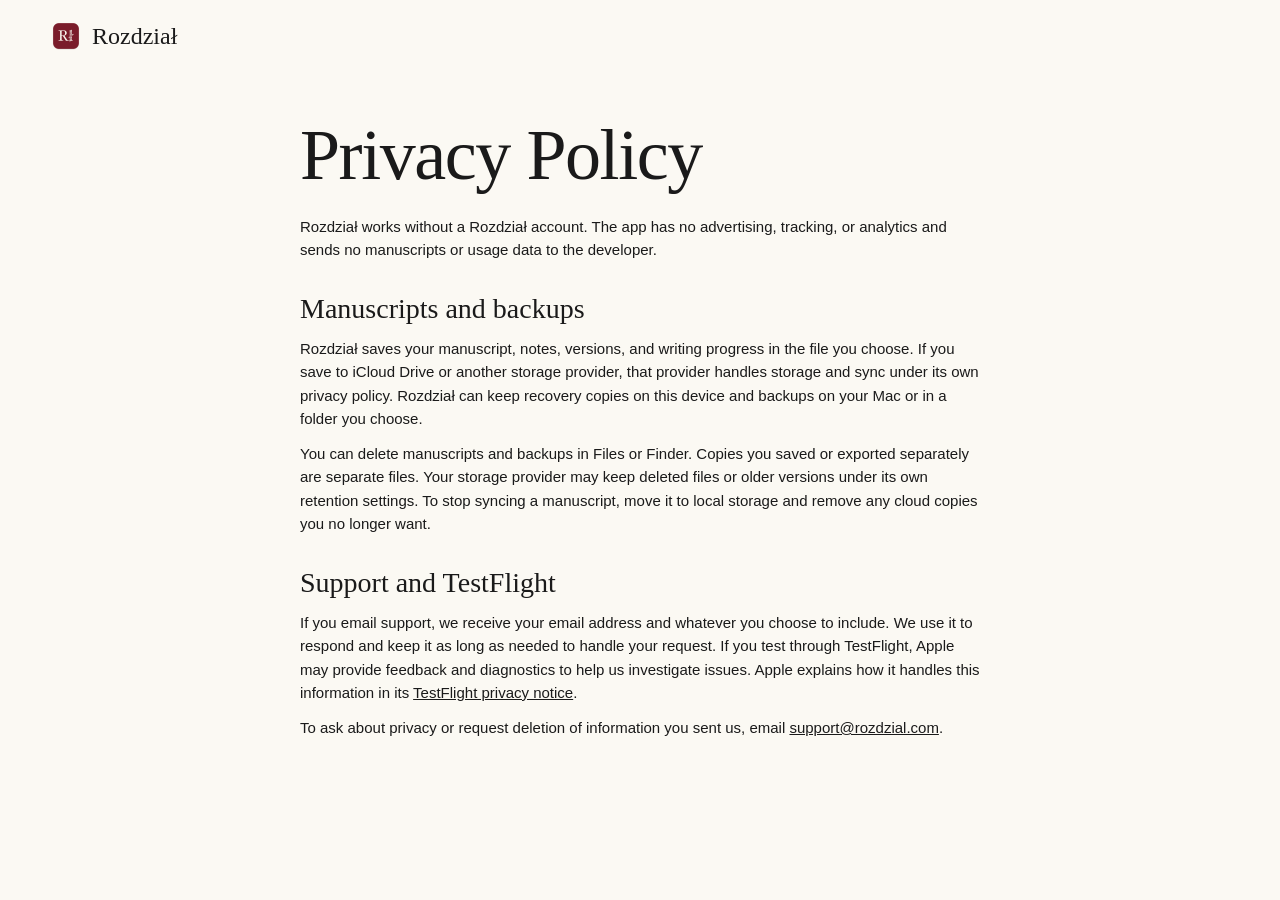
==== privacy/index.html @ b49af1fd "Publish the Rozdział app privacy policy" ====
<!doctype html>
<html lang="en">
<head>
  <meta charset="UTF-8">
  <meta name="viewport" content="width=device-width, initial-scale=1">
  <meta name="color-scheme" content="light dark">
  <title>Privacy Policy · Rozdział</title>
  <meta name="description" content="How the Rozdział writing app handles your manuscripts and personal information.">
  <link rel="icon" href="/assets/app-icon.png" type="image/png">
  <link rel="stylesheet" href="/styles.css">
</head>
<body>
  <header class="site-header wrap">
    <a class="brand" href="/"><img src="/assets/app-icon-512.png" alt="" width="32" height="32">Rozdział</a>
  </header>
  <main class="privacy wrap">
    <h1>Privacy Policy</h1>
    <p>Rozdział works without a Rozdział account. The app has no advertising, tracking, or analytics and sends no manuscripts or usage data to the developer.</p>
    <h2>Manuscripts and backups</h2>
    <p>Rozdział saves your manuscript, notes, versions, and writing progress in the file you choose. If you save to iCloud Drive or another storage provider, that provider handles storage and sync under its own privacy policy. Rozdział can keep recovery copies on this device and backups on your Mac or in a folder you choose.</p>
    <p>You can delete manuscripts and backups in Files or Finder. Copies you saved or exported separately are separate files. Your storage provider may keep deleted files or older versions under its own retention settings. To stop syncing a manuscript, move it to local storage and remove any cloud copies you no longer want.</p>
    <h2>Support and TestFlight</h2>
    <p>If you email support, we receive your email address and whatever you choose to include. We use it to respond and keep it as long as needed to handle your request. If you test through TestFlight, Apple may provide feedback and diagnostics to help us investigate issues. Apple explains how it handles this information in its <a href="https://images.apple.com/legal/privacy/data/en/test-flight/">TestFlight privacy notice</a>.</p>
    <p>To ask about privacy or request deletion of information you sent us, email <a href="mailto:support@rozdzial.com">support@rozdzial.com</a>.</p>
  </main>
</body>
</html>
---- styles.css ----
/* Rozdział site. Tokens mirror Rozdzial/Theme.swift: Swiss cream, maroon accent, serif titles, Helvetica Neue for everything else. */
:root {
  /* The site's own light: paler than the app's cream, so the preview window (which keeps the app's real palette) stands off the page. */
  --bg: #FBF9F3;
  --surface: #F3EEE2;
  --rule: #E2DBCB;
  --band: #ECE5D6;
  --ink: #1A1A1A;
  --ink-2: #69645A;
  --accent: #7A1F2B;
  --on-accent: #FAF7EF;
  --selected: rgba(122, 31, 43, .10);
  --hover: rgba(26, 26, 26, .04);
  --well: rgba(26, 26, 26, .04);
  --highlight: rgba(193, 154, 62, .28);
  --shadow: rgba(26, 26, 26, .08);
  --window-shadow: 0 1px 0 rgba(26,26,26,.04), 0 24px 60px -24px rgba(26,26,26,.28);

  --idea: #9C968A; --draft: #C19A3E; --revised: #4A6FA5; --done: #4F7A5A;
  --c0: #4A6FA5; --c1: #3F8A87; --c2: #7A8B4A; --c3: #C19A3E; --c4: #6E5E9E; --c5: #4F7A5A; --c6: #6B9AC4; --c7: #5E5A52;
  --l0: #FAF7EF; --l1: #000; --l2: #1B1916; --l3: #1B1916; --l4: #FAF7EF; --l5: #FAF7EF; --l6: #1B1916; --l7: #FAF7EF;

  --title: "Perpetua", "Hoefler Text", "Baskerville", "Libre Baskerville", Georgia, serif;
  --book: "Iowan Old Style", "Palatino", "Palatino Linotype", "Charter", Georgia, serif;
  --ui: "Helvetica Neue", Helvetica, Arial, sans-serif;

  --s1: 4px; --s2: 8px; --s3: 12px; --s4: 16px; --s5: 24px; --s6: 32px; --s7: 48px; --s8: 64px; --s9: 96px;
  --r-s: 6px; --r-m: 10px; --r-l: 14px;
  color-scheme: light dark;
}
/* Inside the window: the app's light tokens, exactly as Theme.swift has them. */
.window { --bg: #F4EFE3; --surface: #FAF7EF; --rule: #E2DBCB; --ink: #1A1A1A; --ink-2: #69645A; --accent: #7A1F2B; --well: rgba(26, 26, 26, .04); }
@media (prefers-color-scheme: dark) {
  /* The site's own dark: a step lighter than the app's, so the preview window (which keeps the app's real dark palette) sits on it with contrast. */
  :root {
    --bg: #2E2A25; --surface: #37332D; --band: #37332D; --rule: #4A443C; --ink: #EEE8DB; --ink-2: #B3AC9F;
    --accent: #D98A94; --on-accent: #1B1916;
    --selected: rgba(212, 122, 133, .16); --hover: rgba(236, 230, 217, .05); --well: rgba(236, 230, 217, .05);
    --highlight: rgba(205, 169, 90, .26); --shadow: rgba(0,0,0,.3);
    --window-shadow: 0 0 0 1px #1F1C19, 0 28px 70px -24px rgba(0,0,0,.6);
    --idea: #8A857A; --draft: #CDA95A; --revised: #7B98C4; --done: #74A080;
    --c0: #7B98C4; --c1: #5FA39F; --c2: #97A866; --c3: #CDA95A; --c4: #9486C0; --c5: #74A080; --c6: #86AED3; --c7: #8F8A80;
    --l0: #1B1916; --l1: #1B1916; --l4: #1B1916; --l5: #1B1916; --l7: #1B1916;
  }
  /* Inside the window: the app's dark tokens, exactly as Theme.swift has them. */
  .window {
    --bg: #1B1916; --surface: #26231F; --rule: #3A352F; --ink: #ECE6D9; --ink-2: #A8A194; --accent: #D47A85;
    --well: rgba(236, 230, 217, .04);
    border-color: #1F1C19;
  }
  .views { background: rgba(0,0,0,.18); }
  .views button[aria-selected="true"] { background: #4A443C; }
}

*, *::before, *::after { box-sizing: border-box; }
html { -webkit-text-size-adjust: 100%; scroll-padding-top: var(--s5); }
@media (prefers-reduced-motion: no-preference) { html { scroll-behavior: smooth; } }
h1, h2, .page-title, .column h4, .card h5, .sb-novel, .brand { font-variant-numeric: lining-nums; }
body { margin: 0; background: var(--bg); color: var(--ink); font: 15px/1.55 var(--ui); -webkit-font-smoothing: antialiased; }
h1, h2, h3, h4, p, dl, dd, figure { margin: 0; }
a { color: inherit; }
img { display: block; max-width: 100%; height: auto; }
button { font: inherit; color: inherit; background: none; border: 0; padding: 0; cursor: pointer; }
:focus-visible { outline: 2px solid var(--accent); outline-offset: 2px; border-radius: 2px; }
code { font: 0.92em ui-monospace, "SF Mono", Menlo, monospace; }
cite { font-style: italic; }
.wrap { width: min(1180px, 100% - 48px); margin-inline: auto; }
.skip-link { position: absolute; left: var(--s4); top: -60px; background: var(--accent); color: var(--on-accent); padding: var(--s2) var(--s3); border-radius: var(--r-s); z-index: 10; }
.skip-link:focus { top: var(--s4); }
.muted { color: var(--ink-2); }
.small { font-size: 12px; }
.serif { font-family: var(--title); }

/* The app's SectionLabel: 11pt medium, uppercase, tracked, secondary ink. */
.label, .sb-label { font-family: var(--ui); line-height: 1.4; font-size: 11px; font-weight: 500; letter-spacing: .08em; text-transform: uppercase; color: var(--ink-2); }

/* Header */
.site-header { display: flex; align-items: center; justify-content: space-between; height: 72px; }
.brand { display: inline-flex; align-items: center; gap: 10px; text-decoration: none; font-family: var(--title); font-size: 24px; line-height: 1; }
.brand img { width: 32px; height: 32px; border-radius: 7px; }
.site-header nav { display: flex; gap: var(--s5); font-size: 13px; }
.site-header nav a { text-decoration: none; color: var(--ink-2); }
.site-header nav a:hover { color: var(--ink); }

/* Hero */
.hero {
  display: grid;
  grid-template:
    "title art" auto
    "lede  ." auto
    / minmax(0, 1.8fr) minmax(0, 1fr);
  align-items: center;
  gap: var(--s5) clamp(24px, 5vw, 64px);
  padding: 88px 0 var(--s8);
}
.hero h1 { grid-area: title; margin: 0; }
.hero .lede { grid-area: lede; }
.hero-art {
  grid-area: art;
  /* Center on the headline without letting the icon set the row height. */
  block-size: 0;
  display: flex;
  align-items: center;
  justify-content: center;
}
.hero-icon { width: min(100%, 352px); }
.dot { width: 6px; height: 6px; border-radius: 50%; background: var(--accent); }
h1 { font-family: var(--title); font-weight: 400; font-size: clamp(44px, 6.4vw, 76px); line-height: 1.02; letter-spacing: -.01em; margin-bottom: var(--s5); }
.lede { font-size: 19px; line-height: 1.5; color: var(--ink-2); max-width: 36em; }
.name-note { margin-top: var(--s5); font-size: 13px; color: var(--ink-2); }
.name-note span, .name-note strong { color: var(--ink); font-weight: 500; }

/* Preview */
.preview { padding-bottom: var(--s9); }
.preview-bar { display: flex; align-items: center; justify-content: space-between; gap: var(--s4); margin-bottom: var(--s3); }
.views { display: inline-flex; padding: 2px; border-radius: 8px; background: var(--well); border: 1px solid var(--rule); }
.views button { font-size: 13px; padding: 5px 14px; border-radius: var(--r-s); color: var(--ink-2); }
.views button[aria-selected="true"] { background: var(--surface); color: var(--ink); box-shadow: 0 1px 2px var(--shadow); }
.views button:hover { color: var(--ink); }

.window { background: var(--bg); border: 1px solid var(--rule); border-radius: 12px; overflow: hidden; box-shadow: var(--window-shadow); }
.titlebar { position: relative; height: 40px; display: flex; align-items: center; padding: 0 var(--s4); gap: var(--s5); }
.lights { display: flex; gap: 8px; }
.lights i { width: 12px; height: 12px; border-radius: 50%; background: #E0443E; box-shadow: inset 0 0 0 .5px rgba(0,0,0,.18); }
.lights i:nth-child(2) { background: #DEA123; } .lights i:nth-child(3) { background: #1AAB29; }
.tb-icons { display: flex; gap: var(--s4); margin-left: var(--s2); }
.titlebar svg { width: 15px; height: 15px; fill: none; stroke: var(--ink-2); stroke-width: 1.4; stroke-linecap: round; stroke-linejoin: round; }
.tb-more { margin-left: auto; display: flex; }
.tb-more svg { fill: var(--ink-2); stroke: none; }
.win-body { display: grid; grid-template-columns: 256px minmax(0, 1fr); height: 640px; }

/* Sidebar: a floating panel with an 8pt gutter. */
.sidebar { padding: 0 8px 8px; min-height: 0; }
.sb-panel { height: 100%; overflow: auto; background: var(--surface); border-radius: var(--r-m); padding: var(--s3) var(--s2); font-size: 13px; }
.sb-novel { display: flex; align-items: center; justify-content: space-between; gap: var(--s2); padding: 2px var(--s2) var(--s3); font-size: 17px; line-height: 1.2; }
.sb-search { display: flex; align-items: center; gap: var(--s2); margin: 0 var(--s1) var(--s4); padding: 5px var(--s2); border-radius: var(--r-s); background: var(--well); border: 1px solid var(--rule); color: var(--ink-2); font-size: 12px; }
.sb-search svg { width: 13px; height: 13px; fill: none; stroke: currentColor; stroke-width: 1.5; stroke-linecap: round; }
.sb-search kbd { margin-left: auto; font: inherit; font-size: 11px; }
.sb-panel .sb-label { padding: var(--s3) var(--s2) var(--s1); }
.sb-row { display: flex; align-items: center; gap: 6px; width: 100%; height: 28px; padding: 0 var(--s2); border-radius: var(--r-s); text-align: left; white-space: nowrap; overflow: hidden; }
.sb-row .num, .column h4 .num, .rail .num { color: var(--ink-2); font-variant-numeric: tabular-nums; min-width: 1ch; }
.sb-scene { padding-left: 30px; }
.sb-scene span:first-child { overflow: hidden; text-overflow: ellipsis; }
.sb-scene:hover { background: var(--hover); }
.sb-scene[aria-current="true"] { background: var(--selected); }
.sb-scene .sdot { margin-left: auto; flex: none; }
.count { margin-left: auto; color: var(--ink-2); font-size: 12px; font-variant-numeric: tabular-nums; }
.sb-progress { margin-top: var(--s2); }
.ring { width: 13px; height: 13px; border-radius: 50%; border: 2px solid var(--rule); }
.chev { width: 12px; height: 12px; flex: none; display: inline-grid; place-items: center; color: var(--ink-2); }
.chev::before { content: ""; width: 5px; height: 5px; border: solid currentColor; border-width: 0 1.3px 1.3px 0; transform: rotate(-45deg); }
.chev.open::before { transform: translateY(-1.5px) rotate(45deg); }
.sdot, .status i { width: 7px; height: 7px; border-radius: 50%; background: var(--done); display: inline-block; }

/* Page column */
.page-col { min-width: 0; min-height: 0; display: flex; flex-direction: column; }
.view { flex: 1; min-height: 0; display: flex; flex-direction: column; }
.view[hidden] { display: none; }
.scroll { flex: 1; min-height: 0; overflow: auto; overscroll-behavior: contain; }
.crumb { height: 36px; flex: none; display: flex; align-items: center; gap: 6px; padding: 0 var(--s6); font-size: 13px; color: var(--ink-2); white-space: nowrap; overflow: hidden; }
.crumb b { font-weight: 400; color: var(--ink); }
.scene-wrap { display: grid; grid-template-columns: minmax(0, 1fr) 232px; gap: var(--s6); padding: var(--s3) var(--s6) var(--s7); }
.page { max-width: 640px; }
.page-title { font-family: var(--title); font-weight: 400; font-size: 36px; line-height: 1.1; margin-bottom: var(--s4); }
.props { display: grid; gap: 6px; font-size: 13px; margin-bottom: var(--s6); padding-bottom: var(--s4); border-bottom: 1px solid var(--rule); }
.props > div { display: grid; grid-template-columns: 92px minmax(0, 1fr); align-items: baseline; gap: var(--s3); }
.props dt { color: var(--ink-2); }
.status { display: inline-flex; align-items: center; gap: 6px; }
.chips { display: flex; flex-wrap: wrap; gap: 6px; }
.chip { display: inline-flex; align-items: center; gap: 6px; height: 22px; padding: 0 9px 0 3px; border-radius: 999px; background: var(--well); border: 1px solid var(--rule); font-size: 12px; white-space: nowrap; }
.chip.tag { padding-left: 8px; }
.chip.tag::before { content: ""; width: 8px; height: 8px; border-radius: 50%; background: var(--sw); }
.avatar { width: 16px; height: 16px; border-radius: 50%; display: inline-grid; place-items: center; font-size: 8.5px; font-weight: 600; background: var(--sw); color: var(--sl); }

/* Manuscript text: Iowan Old Style 17, 1.45 line height, 1.5em first-line indent, no paragraph space. */
.manuscript, .book { font-family: var(--book); font-size: 17px; line-height: 1.45; }
.manuscript p, .book p { text-indent: 1.5em; }
mark { background: var(--highlight); color: inherit; border-radius: 2px; padding: 1px 0; cursor: pointer; }
mark.active { box-shadow: 0 2px 0 var(--draft); }

.inspector { font-size: 13px; display: grid; align-content: start; gap: var(--s5); padding-top: 6px; }
.inspector .sb-label { margin-bottom: var(--s2); }
.comment { display: block; width: 100%; text-align: left; background: var(--surface); border: 1px solid var(--rule); border-radius: var(--r-m); padding: var(--s3); line-height: 1.45; }
.comment:hover, .comment.active { box-shadow: 0 2px 8px var(--shadow); }
.comment.active { border-color: var(--draft); }
.comment q { display: block; color: var(--ink-2); font-size: 12px; margin-bottom: 6px; border-left: 2px solid var(--draft); padding-left: var(--s2); }
.no-comments { color: var(--ink-2); }
.version { display: grid; grid-template-columns: auto 1fr; gap: 2px var(--s2); padding: var(--s2) 0; border-top: 1px solid var(--rule); border-bottom: 1px solid var(--rule); }
.version small { grid-column: 2; color: var(--ink-2); font-size: 12px; }
.footer-bar { flex: none; height: 32px; display: flex; align-items: center; gap: var(--s4); padding: 0 var(--s6); border-top: 1px solid var(--rule); font-size: 12px; font-variant-numeric: tabular-nums; }
.footer-bar .focus { margin-left: auto; color: var(--ink-2); }

/* Board */
.board { padding: var(--s5) var(--s6) var(--s7); }
.metrics { display: grid; grid-template-columns: repeat(3, minmax(0, 1fr)); gap: var(--s3); margin-bottom: var(--s4); }
.metric { display: grid; gap: var(--s1); background: var(--surface); border-radius: var(--r-m); padding: var(--s3) var(--s4); }
.metric b { font-weight: 500; font-size: 20px; font-variant-numeric: tabular-nums; }
.bar { height: 4px; border-radius: 999px; background: var(--rule); overflow: hidden; }
.bar i { display: block; height: 100%; width: 100%; background: var(--accent); }
.bar.done i { background: var(--done); }
.controls { display: flex; gap: var(--s4); font-size: 12px; color: var(--ink-2); margin-bottom: var(--s4); }
.controls b { font-weight: 500; color: var(--ink); }
.controls span { display: inline-flex; align-items: center; gap: 4px; }
.columns { display: grid; grid-template-columns: 300px 220px; gap: var(--s3); align-items: start; }
.column { background: var(--well); border-radius: var(--r-m); padding: var(--s3); }
.column h4 { font-family: var(--title); font-weight: 400; font-size: 19px; display: flex; gap: var(--s2); }
.column h4 .num { font-family: var(--ui); font-size: 13px; padding-top: 4px; }
.column > .small { margin: 2px 0 var(--s3); }
.column-empty { display: grid; place-items: center; height: 64px; background: none; border: 1px dashed var(--rule); color: var(--ink-2); font-size: 13px; }
.card { display: block; width: 100%; text-align: left; background: var(--surface); border-radius: var(--r-s); padding: var(--s3); margin-bottom: var(--s2); border-left: 3px solid var(--sw); transition: box-shadow .15s; }
.card:hover { box-shadow: 0 2px 8px var(--shadow); }
.card h5 { font-family: var(--title); font-weight: 400; font-size: 17px; margin: 0 0 4px; line-height: 1.2; }
.card p { font-size: 12px; color: var(--ink-2); line-height: 1.45; margin-bottom: var(--s2); }
.card-foot { display: flex; align-items: center; gap: 3px; font-size: 11px; color: var(--ink-2); }
.card-foot .avatar { margin-right: -5px; box-shadow: 0 0 0 1.5px var(--surface); }
.card-foot .meta { margin-left: auto; display: inline-flex; gap: var(--s2); }

/* Manuscript view */
.book-wrap { flex: 1; min-height: 0; display: grid; grid-template-columns: minmax(0, 1fr) 220px; }
.book { max-width: 36em; margin: 0 auto; padding: var(--s7) var(--s5) var(--s9); }
.book .ch-label { text-align: center; font-size: 12px; letter-spacing: .2em; color: var(--ink-2); font-family: var(--ui); margin: var(--s6) 0 var(--s7); }
.book .first { text-indent: 0; }
.book .break { text-align: center; text-indent: 0; margin: var(--s4) 0; color: var(--ink-2); }
.rail { padding: var(--s7) var(--s4) var(--s4) 0; font-size: 13px; display: flex; flex-direction: column; gap: 2px; }
.rail .sb-label { margin-bottom: var(--s2); padding-left: var(--s3); }
.rail a { display: flex; gap: var(--s2); padding: 3px var(--s3); text-decoration: none; color: var(--ink-2); border-left: 2px solid transparent; }
.rail a.sub { padding-left: 28px; font-size: 12px; }
.rail a:hover { color: var(--ink); }
.rail a.on { color: var(--accent); border-left-color: var(--accent); }

.preview-note { margin-top: var(--s4); font-size: 13px; }
.credit { margin-top: var(--s2); font-size: 12px; color: var(--ink-2); max-width: 64em; }

/* Sections */
.section-head { display: grid; grid-template-columns: minmax(0, 5fr) minmax(0, 6fr); gap: var(--s6); align-items: end; padding-bottom: var(--s6); border-bottom: 1px solid var(--rule); margin-bottom: var(--s6); }
h2 { font-family: var(--title); font-weight: 400; font-size: clamp(32px, 3.8vw, 46px); line-height: 1.08; }
.section-head p { color: var(--ink-2); font-size: 16px; max-width: 34em; }
.features, .files, .faq { padding-bottom: var(--s9); }
.feature-groups { display: grid; grid-template-columns: repeat(3, minmax(0, 1fr)); gap: var(--s6); }
.group .label { margin-bottom: var(--s4); }
.group dl { display: grid; }
.group dt { font-weight: 500; font-size: 15px; padding-top: var(--s4); border-top: 1px solid var(--rule); }
.group dt:first-child { border-top: 0; padding-top: 0; }
.group dd { color: var(--ink-2); font-size: 14px; margin: var(--s1) 0 var(--s4); }

.mobile { background: var(--band); padding: var(--s9) 0; margin-bottom: var(--s9); }
.shot-ipad { border-radius: 18px; overflow: hidden; border: 1px solid var(--rule); box-shadow: var(--window-shadow); }
.shots-phone { display: grid; grid-template-columns: repeat(3, minmax(0, 1fr)); gap: var(--s6); margin: var(--s7) auto 0; max-width: 860px; }
.shots-phone img { border-radius: 22px; border: 1px solid var(--rule); box-shadow: var(--window-shadow); }
.shots-phone figcaption { margin-top: var(--s3); font-size: 13px; color: var(--ink-2); text-align: center; }
.mobile .credit { margin-top: var(--s5); text-align: center; max-width: none; }

.file-grid { display: grid; grid-template-columns: repeat(4, minmax(0, 1fr)); gap: var(--s6); }
.file-grid h3 { font-size: 15px; font-weight: 500; margin-bottom: var(--s1); }
.file-grid p { font-size: 14px; color: var(--ink-2); }

.faq { display: grid; grid-template-columns: minmax(0, 5fr) minmax(0, 6fr); gap: var(--s6); }
.faq-list { border-top: 1px solid var(--rule); }
.faq details { border-bottom: 1px solid var(--rule); }
.faq summary { list-style: none; cursor: pointer; display: flex; justify-content: space-between; align-items: center; gap: var(--s4); padding: var(--s4) 0; font-weight: 500; }
.faq summary::-webkit-details-marker { display: none; }
.faq summary::after { content: ""; width: 7px; height: 7px; flex: none; border: solid var(--ink-2); border-width: 0 1.4px 1.4px 0; transform: translateY(-2px) rotate(45deg); transition: transform .15s; }
.faq details[open] summary::after { transform: translateY(2px) rotate(-135deg); }
.faq details p { color: var(--ink-2); padding-bottom: var(--s4); max-width: 38em; }

.site-footer { display: flex; justify-content: space-between; align-items: center; gap: var(--s4); padding: var(--s5) 0 var(--s7); border-top: 1px solid var(--rule); font-size: 12px; color: var(--ink-2); }
.site-footer .brand { font-size: 18px; color: var(--ink); }
.site-footer .brand img { width: 24px; height: 24px; border-radius: 5px; }

@media (prefers-reduced-motion: reduce) { * { transition: none !important; } }

/* Narrower windows: drop the inspector, then the rail. */
@media (max-width: 1080px) {
  .scene-wrap { grid-template-columns: minmax(0, 1fr); }
  .inspector { grid-template-columns: 1fr 1fr; gap: var(--s4); max-width: 640px; }
  .book-wrap { grid-template-columns: minmax(0, 1fr); }
  .rail { display: none; }
  .file-grid { grid-template-columns: repeat(2, minmax(0, 1fr)); }
}
@media (max-width: 820px) {
  .win-body { grid-template-columns: minmax(0, 1fr); height: 560px; }
  .sidebar { display: none; }
  .section-head, .faq { grid-template-columns: minmax(0, 1fr); gap: var(--s4); }
  .feature-groups { grid-template-columns: minmax(0, 1fr); gap: var(--s5); }
  .metrics { grid-template-columns: minmax(0, 1fr) minmax(0, 1fr); }
  .metrics .metric:last-child { display: none; }
  .columns { grid-template-columns: minmax(0, 1fr); }
  .column-empty { display: none; }
}
@media (max-width: 600px) {
  .wrap { width: calc(100% - 32px); }
  .site-header nav { gap: var(--s4); }
  .site-header nav a:nth-child(3) { display: none; }
  .lede { font-size: 17px; }
  .preview-bar { flex-direction: column; align-items: flex-start; }
  .crumb, .scene-wrap, .board, .footer-bar { padding-left: var(--s4); padding-right: var(--s4); }
  .footer-bar .muted { display: none; }
  .page-title { font-size: 30px; }
  .props > div { grid-template-columns: 76px minmax(0, 1fr); }
  .inspector { grid-template-columns: minmax(0, 1fr); }
  .shots-phone { grid-template-columns: repeat(3, 62%); overflow-x: auto; scroll-snap-type: x mandatory; gap: var(--s4); padding-bottom: var(--s2); }
  .shots-phone figure { scroll-snap-align: start; }
  .shot-ipad { border-radius: 10px; }
  .file-grid { grid-template-columns: minmax(0, 1fr); gap: var(--s4); }
  .mobile { padding: var(--s8) 0; }
  .features, .files, .faq, .preview { padding-bottom: var(--s8); }
  .site-footer { flex-direction: column; align-items: flex-start; }
}

/* Italic maroon headlines, a character card, and a closing band. */
h1 em, h2 em { font-family: var(--book); font-style: italic; color: var(--accent); letter-spacing: -.01em; }
h1 { font-size: clamp(48px, 7.6vw, 104px); line-height: .98; letter-spacing: -.02em; }
.rule-short { width: 24px; height: 1px; background: var(--accent); }
.site-header nav { align-items: center; }
.nav-status { display: inline-flex; align-items: center; gap: var(--s2); border: 1px solid var(--rule); padding: 6px 12px; border-radius: 999px; }

.details { display: grid; grid-template-columns: minmax(0, 5fr) minmax(0, 6fr); gap: var(--s8); align-items: center; padding-bottom: var(--s9); }
.notes-paper { position: relative; background: var(--surface); border: 1px solid var(--rule); border-radius: var(--r-m); padding: var(--s6); transform: rotate(-1.2deg); box-shadow: 0 18px 40px -24px var(--shadow), 0 2px 0 var(--rule); max-width: 460px; justify-self: center; width: 100%; }
.notes-paper::after { content: "U."; position: absolute; right: -18px; bottom: -34px; font: italic 120px/1 var(--book); color: var(--accent); opacity: .14; pointer-events: none; }
.paper-label, .paper-foot { font-size: 10px; font-weight: 500; letter-spacing: .14em; text-transform: uppercase; color: var(--ink-2); }
.profile { display: flex; align-items: center; gap: var(--s3); margin: var(--s5) 0 var(--s4); }
.profile h3 { font-family: var(--title); font-weight: 400; font-size: 26px; line-height: 1.1; }
.profile p { color: var(--ink-2); font-size: 13px; }
.avatar.big { width: 44px; height: 44px; font-size: 18px; font-weight: 500; }
.note-line { display: grid; grid-template-columns: 96px minmax(0, 1fr); gap: var(--s3); padding: var(--s2) 0; border-top: 1px solid var(--rule); font-size: 13px; }
.note-line span { color: var(--ink-2); }
.note-line b { font-weight: 400; }
.hand-note { font: italic 20px/1.4 var(--book); color: var(--accent); margin: var(--s5) 0 var(--s5); padding-top: var(--s4); border-top: 1px solid var(--rule); }
.details-copy p { color: var(--ink-2); font-size: 16px; max-width: 30em; margin-top: var(--s5); }

.release { background: #7A1F2B; color: #FAF7EF; overflow: hidden; }
.release-inner { position: relative; padding: var(--s9) 0; }
.release .label { color: rgba(250,247,239,.75); display: flex; align-items: center; gap: var(--s2); margin-bottom: var(--s5); }
.release .dot { background: #FAF7EF; }
.release h2 { font-size: clamp(44px, 6.4vw, 88px); line-height: 1; }
.release h2 em { color: #FAF7EF; }
.release p:not(.label) { margin-top: var(--s5); color: rgba(250,247,239,.8); font-size: 17px; }
.release-mark { position: absolute; right: -40px; bottom: -60px; width: min(46vw, 520px); opacity: .1; }
@media (prefers-color-scheme: dark) { .release { background: #5C1720; } }
.site-footer { border-top: 0; padding-top: var(--s6); }

@media (max-width: 820px) {
  .details { grid-template-columns: minmax(0, 1fr); gap: var(--s7); }
  .nav-status { display: none; }
}

/* Fewer words: a list of features, one-line subheads. */
.features h2, .mobile h2, .files h2 { margin-bottom: var(--s6); }
.feature-list { list-style: none; margin: 0; padding: 0; display: grid; grid-template-columns: repeat(3, minmax(0, 1fr)); border-top: 1px solid var(--rule); }
.feature-list li { padding: var(--s4) var(--s4) var(--s4) 0; border-bottom: 1px solid var(--rule); color: var(--ink-2); font-size: 16px; }
.feature-list b { color: var(--ink); font-weight: 500; }
.sub { color: var(--ink-2); font-size: 17px; margin: calc(var(--s6) * -1 + var(--s3)) 0 var(--s6); }
.files .sub { margin-bottom: 0; }
.hand-note { margin-bottom: 0; }
.release-inner { padding: var(--s9) 0 calc(var(--s9) + var(--s4)); }
@media (max-width: 820px) { .feature-list { grid-template-columns: minmax(0, 1fr); } }

/* Spacing: one rhythm for the whole page. Sections sit --section apart; a headline sits --head above its content. */
:root { --section: 128px; --head: 40px; }
@media (max-width: 820px) { :root { --section: 80px; --head: 28px; } }

.preview { padding-bottom: var(--section); }
.preview-bar { margin-bottom: var(--s4); }
.preview-note { margin-top: var(--s5); }
.credit { margin-top: var(--s1); }

.features, .details, .files, .faq { padding-bottom: var(--section); }
.features h2, .mobile h2, .files h2, .faq h2 { margin-bottom: var(--head); }
h2:has(+ .sub) { margin-bottom: var(--s4) !important; }
.sub { margin: 0 0 var(--head); }
.files .sub { margin-bottom: 0; }

.details { grid-template-columns: minmax(0, 1fr) minmax(0, 1fr); gap: var(--s8); }
.notes-paper { justify-self: start; margin-left: var(--s2); }
.details-copy h2 { margin: 0; }

.mobile { padding: var(--section) 0; margin-bottom: var(--section); }
.shots-phone { margin-top: var(--s7); }
.shots-phone figcaption { margin-top: var(--s4); }

.faq h2 { margin-bottom: 0; }
.faq-list details:first-child summary { padding-top: var(--s4); }

.release-inner { padding: var(--section) 0; }
.site-footer { padding: var(--s6) 0 var(--s7); }

@media (max-width: 820px) {
  .hero {
    position: relative;
    isolation: isolate;
    display: block;
    padding: var(--s7) 0 var(--s6);
  }
  .hero h1 { margin-bottom: var(--s5); }
  .hero-art {
    position: absolute;
    inset: 0 calc(-1 * var(--s4)) 0 0;
    block-size: auto;
    display: block;
    overflow: hidden;
    pointer-events: none;
    z-index: -1;
  }
  .hero-art::before {
    content: "";
    position: absolute;
    inset-block-start: clamp(36px, 5vw, 52px);
    inset-inline-end: 0;
    width: clamp(180px, 42vw, 320px);
    aspect-ratio: 1004.7 / 827.3;
    background: var(--accent);
    mask: url("assets/mark.svg") center / contain no-repeat;
    opacity: .13;
    transform: translateX(8%) rotate(-10deg);
  }
  .hero-icon { display: none; }
  .details { grid-template-columns: minmax(0, 1fr); gap: var(--s6); }
  .details-copy { order: -1; }
  .notes-paper { margin-left: 0; max-width: 420px; }
  .faq h2 { margin-bottom: var(--s2); }
  .shots-phone { margin-top: var(--s6); }
}
@media (max-width: 600px) {
  .hero h1 { font-size: clamp(40px, 12.8vw, 48px); }
  .feature-list li { padding-right: 0; }
}
.details { overflow-x: clip; padding-inline: 2px; }
.footer-brand { display: flex; align-items: center; gap: var(--s4); flex-wrap: wrap; }
.footer-brand .name-note { margin: 0; font-size: 12px; }
.footer-links { display: flex; flex-wrap: wrap; align-items: baseline; gap: var(--s2) var(--s4); }

/* Features open in place, like the FAQ. */
.feature-list { align-items: stretch; }
.feature-list li { padding: 0; }
.feature-list summary { list-style: none; cursor: pointer; display: flex; align-items: baseline; gap: var(--s3); padding: var(--s4) var(--s4) var(--s4) 0; }
.feature-list summary::-webkit-details-marker { display: none; }
.feature-list summary::after { content: ""; margin-left: auto; width: 6px; height: 6px; flex: none; align-self: center; border: solid var(--ink-2); border-width: 0 1.4px 1.4px 0; transform: translateY(-2px) rotate(45deg); transition: transform .15s; }
.feature-list details[open] summary::after { transform: translateY(1px) rotate(-135deg); }
.feature-list summary:hover b { color: var(--accent); }
.feature-list details p { font-size: 14px; color: var(--ink-2); padding: 0 var(--s5) var(--s4) 0; max-width: 34em; }
.feature-list { column-gap: var(--s6); }
.feature-list summary { padding-right: 0; }
.feature-list details p { padding-right: 0; }

.privacy { max-width: 680px; padding: var(--s7) 0 var(--s9); }
.privacy h1 { font-size: clamp(40px, 7vw, 72px); }
.privacy h2 { font: 400 28px var(--title); margin-top: var(--s6); }
.privacy p { margin-top: var(--s3); }
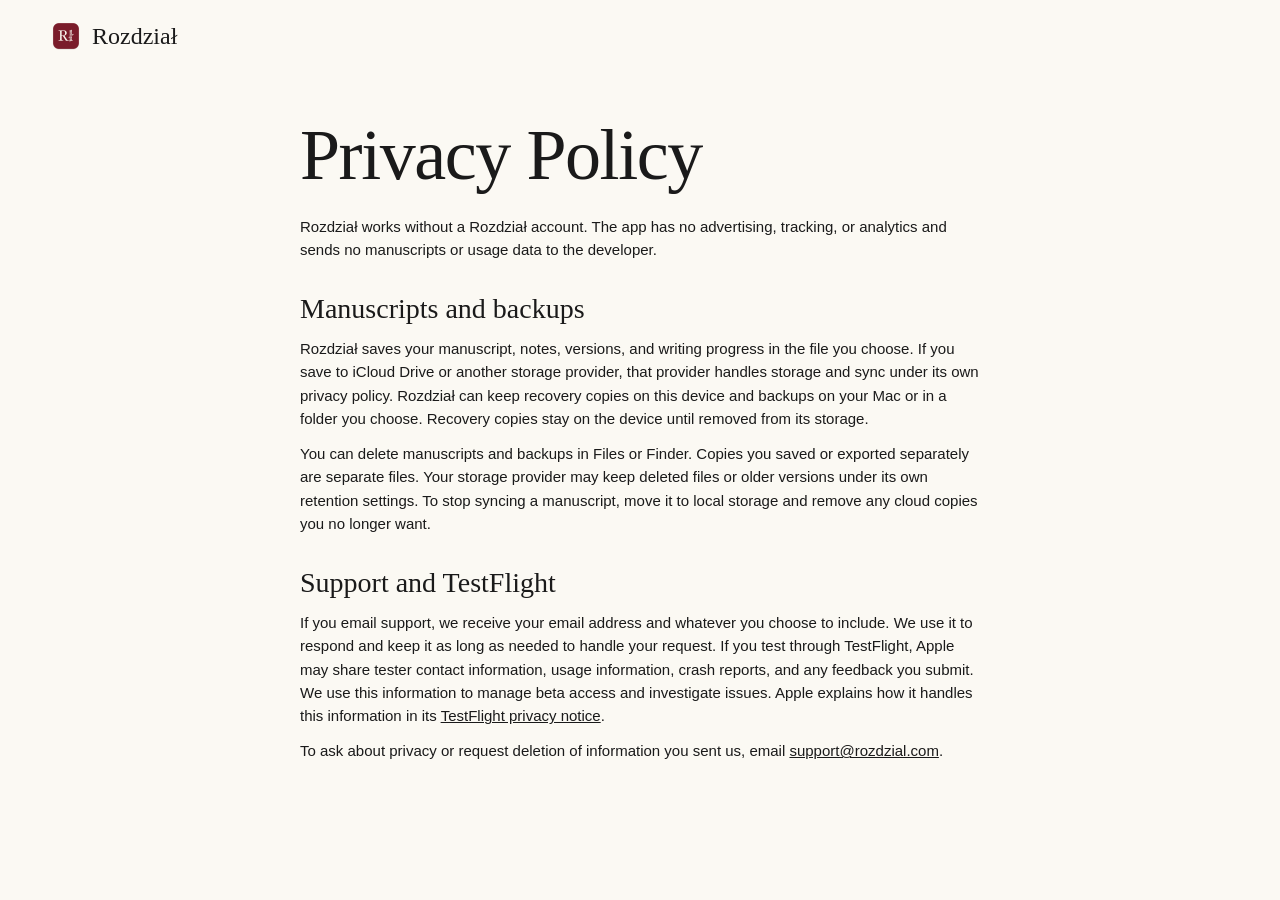
==== commit e197e7a2: "Clarify the TestFlight data Apple shares" ====
--- a/privacy/index.html
+++ b/privacy/index.html
@@ -17,10 +17,10 @@
     <h1>Privacy Policy</h1>
     <p>Rozdział works without a Rozdział account. The app has no advertising, tracking, or analytics and sends no manuscripts or usage data to the developer.</p>
     <h2>Manuscripts and backups</h2>
-    <p>Rozdział saves your manuscript, notes, versions, and writing progress in the file you choose. If you save to iCloud Drive or another storage provider, that provider handles storage and sync under its own privacy policy. Rozdział can keep recovery copies on this device and backups on your Mac or in a folder you choose.</p>
+    <p>Rozdział saves your manuscript, notes, versions, and writing progress in the file you choose. If you save to iCloud Drive or another storage provider, that provider handles storage and sync under its own privacy policy. Rozdział can keep recovery copies on this device and backups on your Mac or in a folder you choose. Recovery copies stay on the device until removed from its storage.</p>
     <p>You can delete manuscripts and backups in Files or Finder. Copies you saved or exported separately are separate files. Your storage provider may keep deleted files or older versions under its own retention settings. To stop syncing a manuscript, move it to local storage and remove any cloud copies you no longer want.</p>
     <h2>Support and TestFlight</h2>
-    <p>If you email support, we receive your email address and whatever you choose to include. We use it to respond and keep it as long as needed to handle your request. If you test through TestFlight, Apple may provide feedback and diagnostics to help us investigate issues. Apple explains how it handles this information in its <a href="https://images.apple.com/legal/privacy/data/en/test-flight/">TestFlight privacy notice</a>.</p>
+    <p>If you email support, we receive your email address and whatever you choose to include. We use it to respond and keep it as long as needed to handle your request. If you test through TestFlight, Apple may share tester contact information, usage information, crash reports, and any feedback you submit. We use this information to manage beta access and investigate issues. Apple explains how it handles this information in its <a href="https://images.apple.com/legal/privacy/data/en/test-flight/">TestFlight privacy notice</a>.</p>
     <p>To ask about privacy or request deletion of information you sent us, email <a href="mailto:support@rozdzial.com">support@rozdzial.com</a>.</p>
   </main>
 </body>
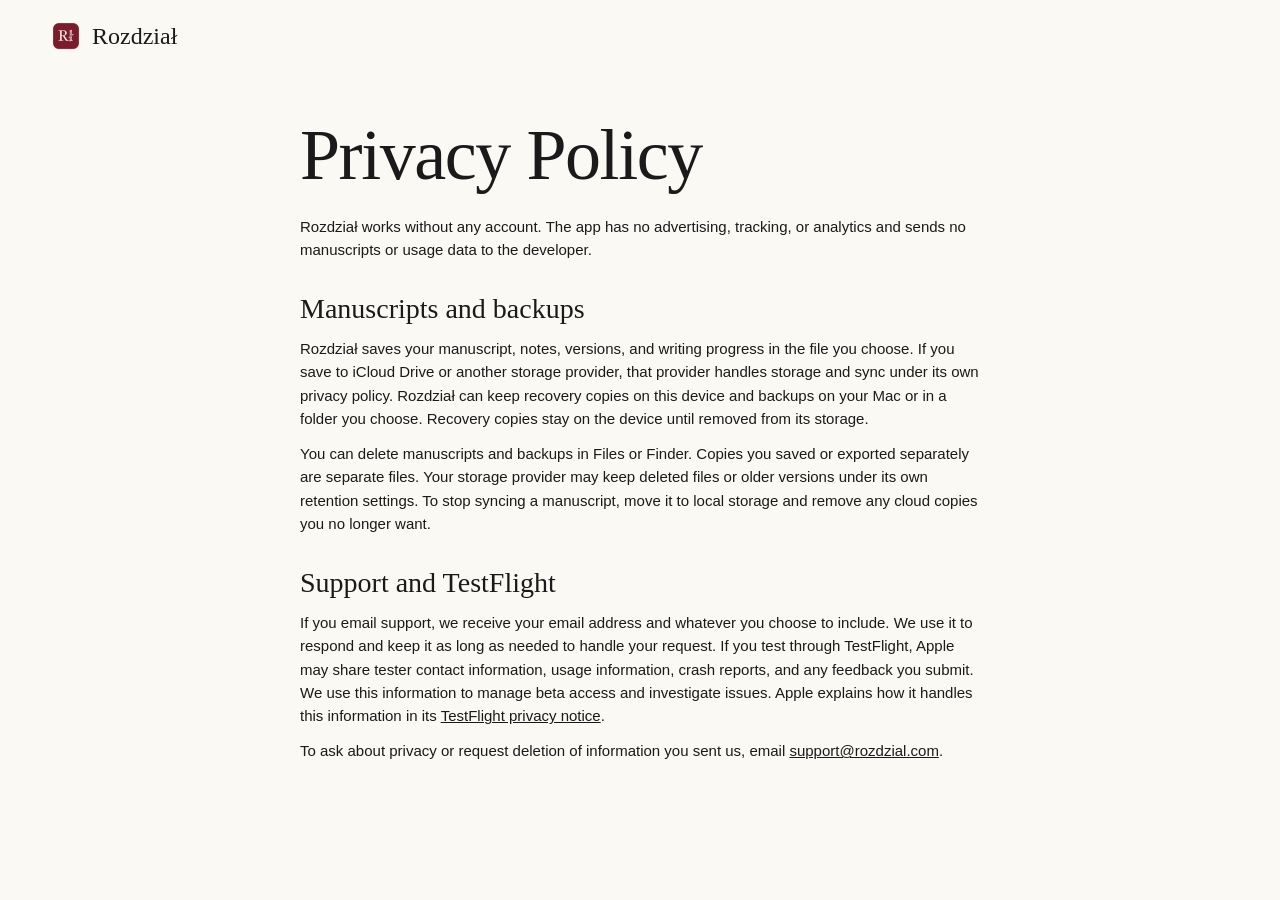
==== commit 34b4aab3: "Use the author’s revised website copy" ====
--- a/privacy/index.html
+++ b/privacy/index.html
@@ -15,7 +15,7 @@
   </header>
   <main class="privacy wrap">
     <h1>Privacy Policy</h1>
-    <p>Rozdział works without a Rozdział account. The app has no advertising, tracking, or analytics and sends no manuscripts or usage data to the developer.</p>
+    <p>Rozdział works without any account. The app has no advertising, tracking, or analytics and sends no manuscripts or usage data to the developer.</p>
     <h2>Manuscripts and backups</h2>
     <p>Rozdział saves your manuscript, notes, versions, and writing progress in the file you choose. If you save to iCloud Drive or another storage provider, that provider handles storage and sync under its own privacy policy. Rozdział can keep recovery copies on this device and backups on your Mac or in a folder you choose. Recovery copies stay on the device until removed from its storage.</p>
     <p>You can delete manuscripts and backups in Files or Finder. Copies you saved or exported separately are separate files. Your storage provider may keep deleted files or older versions under its own retention settings. To stop syncing a manuscript, move it to local storage and remove any cloud copies you no longer want.</p>
